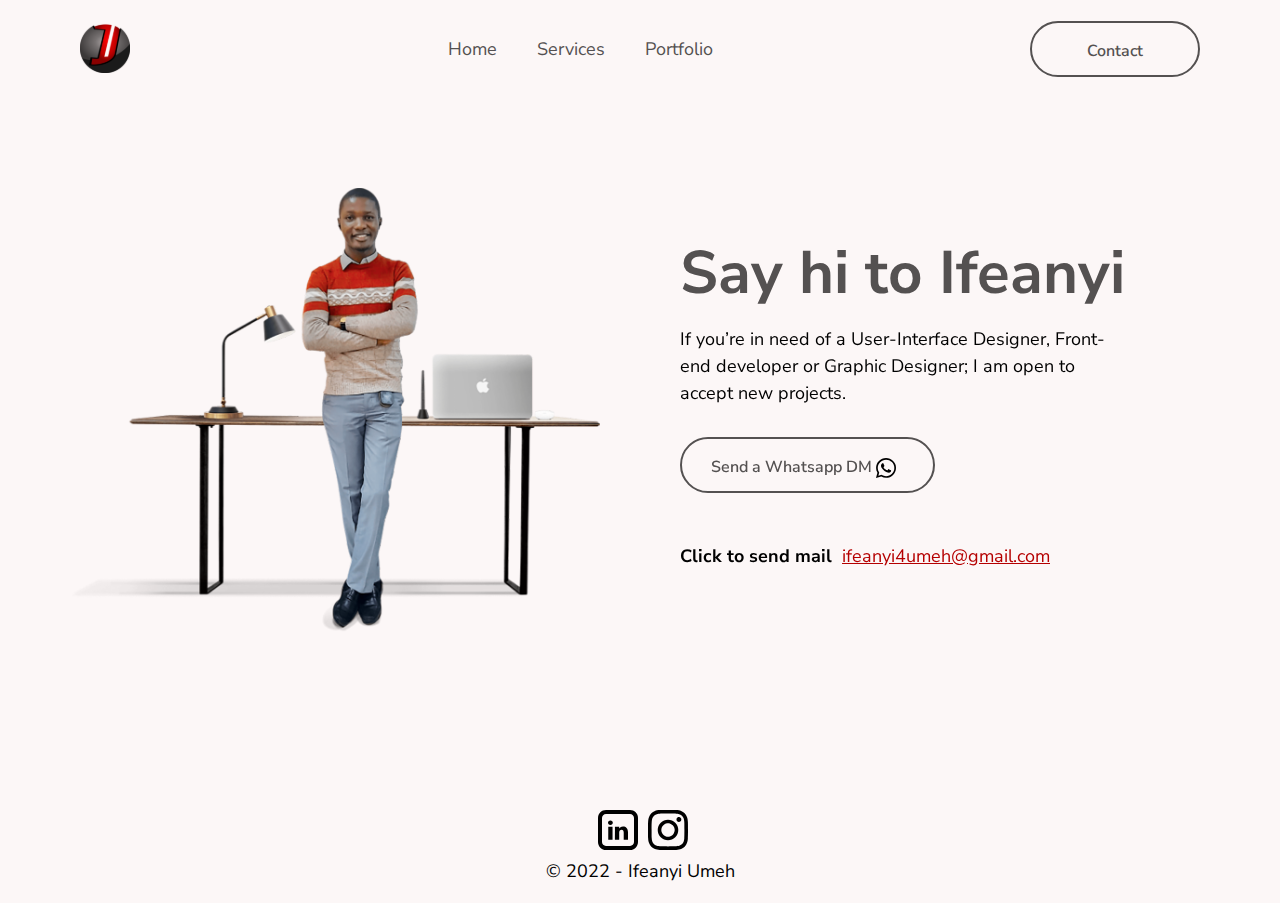
==== contact.html @ 71966540 "complete site and parcel bundler." ====
<!DOCTYPE html>
<html lang="en">
<head>
  <meta charset="UTF-8">
  <meta http-equiv="X-UA-Compatible" content="IE=edge">
  <meta name="viewport" content="width=device-width, initial-scale=1.0">
  <meta
      name="description"
      content="If you’re in need of a User-Interface Designer, Front-end Developer or Graphic Designer, I am open to accepting projects."
    />
    <meta
      property="og:title"
      content="Contact | Ifeanyi Umeh"
    />
    <meta
      property="og:description"
      content="If you’re in need of a User-Interface Designer, Front-end Developer or Graphic Designer, I am open to accepting projects."
    />
    <meta property="og:type" content="website" />
    <meta property="og:image" content="" />
    <meta property="og:url" content="" />
  <title>Contact | Ifeanyi Umeh</title>
  <link rel="icon" href="images/Favicon-sm.svg" />
    <link rel="apple-touch-icon" sizes="72x72" href="images/Favicon-md.svg" />
    <link rel="apple-touch-icon" sizes="144x144" href="images/Favicon-lg.svg" />
  <link rel="preconnect" href="https://fonts.googleapis.com">
<link rel="preconnect" href="https://fonts.gstatic.com" crossorigin>
<link href="https://fonts.googleapis.com/css2?family=Nunito+Sans:ital,wght@0,400;0,600;0,700;1,400&display=swap" rel="stylesheet">
<link rel="stylesheet" href="css/styles.css" />
<link rel="stylesheet" href="https://unpkg.com/aos@next/dist/aos.css" />
</head>
<body>
 
  <!-- Nav section -->
<nav class="navbar" data-aos="fade-down">
  <div class="container">
    <nav class="nav collapsible">
      <a class="nav__brand" href="/"><img src="images/joetech_png_logo_1.svg" alt="" srcset="images/joetech_png_logo_1.svg"/></a>
        <svg class="icon icon--toggler nav__toggler">
          <use xlink:href="images/sprite.svg#menu"></use>
        </svg>
      <ul class="list nav__list collapsible__content">
        <li class="nav__item"><a href="/index.html">Home</a></li>
        <li class="nav__item"><a href="/index.html#projects">Services</a></li>
        <li class="nav__item"><a href="/index.html#projects">Portfolio</a></li>
      </ul>
      <a href="/contact.html" class="btn btn--outline nav__button">Contact</a>
    </nav>
  </div>
</nav>


<!-- Hero section -->

<section class="hero--block__contact">
   <div class="container hero__contact">
  
    <div class="hero__image__contact" data-aos="fade-right">
      <div class="hero__image__container__contact">
        <img src="images/Me_table_resting@2x.png" class="hero__image1__contact" alt="" srcset="images/Me_table_resting@2x.png">
      </div>
    </div>

    <div class="hero__content__contact" data-aos="fade-left">
      <h1 class="hero__header__contact">Say hi to Ifeanyi</h1>
      <p class="hero__tag__contact">If you’re in need of a
        User-Interface Designer, Front-end developer or Graphic Designer; I am open to accept new projects.</p>
        <a href="https://wa.link/3pkpmh" target="_blank" class="btn btn--stretched hero__button__contact">Send a Whatsapp DM <svg class="icon">
          <use xlink:href="images/sprite.svg#Whatsapp"></use>
        </svg></a>
        <div class="email__contact">
          <p class="hero__tag__contact2"> Click to send mail</p>
          <a href="mailto:ifeanyi4umeh@gmail.com?subject=Enquiry" class="hero__tag__contact3">ifeanyi4umeh@gmail.com</a>
        </div>
</div>

   </div>
 </section>



<!-- Footer -->
<footer class="footer--block__contact">
  <div class="container__contact">

  <div class="footer__contact">
    <div class="footer__images__contact">

      <a href="https://www.linkedin.com/in/ifeanyi-umeh-0ba74497/" target="_blank">
        <svg class="icon footer__icon__contact">
          <use xlink:href="images/sprite.svg#Linkedin"></use>
        </svg>
      </a>

      <a href="https://www.instagram.com/ifeanyi_j_umeh/" target="_blank">
        <svg class="icon footer__icon__contact">
          <use xlink:href="images/sprite.svg#Instagram"></use>
        </svg>
      </a>

    </div>

    <p>© 2022 - Ifeanyi Umeh</p>
    
  </div>

  </div>
</footer>





  <script src="js/main.js"></script>
  <script src="https://unpkg.com/aos@next/dist/aos.js"></script>
  <script>
    AOS.init();
  </script>
</body>
</html>
---- css/styles.css ----
@import "./normalize.css";

:root {
  --color-primary: #545151;
  --color-primary-muted: #818181;
  --color-secondary: #b50001;
  --color-secondary-muted: #ff2b2c;
  --color-hover: #d2d2d2;
  --color-heading2: #ececec;
  --color-neutral: #fcf7f7;
  --border-radius: 30px;
}

*,
*::after,
*::before {
  box-sizing: border-box;
}

/* Typography */

::selection {
  background: var(--color-primary);
  color: var(--color-neutral);
}

html {
  font-size: 62.5%;
}

img {
  width: 100%;
}

body {
  font-family: Nunito Sans, Arial, Helvetica, sans-serif;
  font-size: 1.8rem;
  line-height: 1.5;
  background-color: var(--color-neutral);
}

h1,
h2,
h3 {
  color: var(--color-primary);
  margin-bottom: 1rem;
  line-height: 1.1;
  margin-top: 0;
}

h1 {
  font-size: 6rem;
  font-weight: 700;
}

h2 {
  font-size: 5rem;
  font-weight: 700;
}

h3 {
  font-size: 3rem;
  font-weight: 700;
  line-height: 1.3;
}

p {
  margin-top: 0;
}

@media screen and (max-width: 768px) {
  body {
    font-size: 1.8rem;
  }
  h1 {
    font-size: 6rem;
  }
  h2 {
    font-size: 5rem;
  }
  h3 {
    font-size: 2.4rem;
  }
}
@media screen and (max-width: 568px) {
  body {
    font-size: 1.8rem;
  }
  h1 {
    font-size: 6rem;
  }
  h2 {
    font-size: 5rem;
  }
  h3 {
    font-size: 3rem;
  }
}
@media screen and (max-width: 320px) {
  body {
    font-size: 1.6rem;
  }
  h1 {
    font-size: 4rem;
  }
  h2 {
    font-size: 4rem;
  }
  h3 {
    font-size: 2.4rem;
  }
}

/* Links */

a {
  text-decoration: none;
}

/* Lists */

.list {
  list-style: none;
  padding-left: 0;
}

.list--inline .list__item {
  display: inline-block;
  margin-right: 2rem;
}

/* Icons */

.icon {
  width: 20px;
  height: 20px;
}

.icon--small {
  width: 30px;
  height: 30px;
}

.icon--toggler {
  width: 35px;
  height: 35px;
}

.icon--big {
  width: 110px;
  height: auto;
}

.icon--primary {
  fill: var(--color-primary);
}

.icon--white {
  fill: var(--color-neutral);
}

.icon-container {
  background: #f3f9fa;
  width: 64px;
  height: 64px;
  border-radius: 100%;
  display: inline-flex;
  justify-content: center;
  align-items: center;
}

.icon-container--accent {
  background: var(--color-accent);
}

/* Buttons */

.btn {
  border-radius: 30px;
  border: 0;
  cursor: pointer;
  font-size: 1.6rem;
  font-weight: 600;
  margin: 0;
  outline: 0;
  padding: 1.6rem 3.2rem;
  text-align: center;
  white-space: nowrap;
  width: 170px;
  height: 56px;
}

.btn .icon {
  width: 2rem;
  height: 2rem;
  margin-right: 0;
  vertical-align: middle;
}

.btn--primary {
  background: var(--color-primary);
  color: var(--color-heading2);
  border: 2px solid var(--color-primary);
}

.btn--primary:hover {
  background: #383737;
  color: var(--color-heading2);
  font-weight: 700;
}

.btn--outline {
  background: var(--color-neutral);
  color: var(--color-primary);
  border: 2px solid var(--color-primary);
}

.btn--outline:hover {
  background: var(--color-neutral);
  color: var(--color-primary);
  border: 3px solid var(--color-primary);
  font-weight: 700;
}

.btn--stretched {
  background: var(--color-neutral);
  color: var(--color-primary);
  border: 2px solid var(--color-primary);
  padding: 1.6rem 3rem 1.6rem 2.1rem;
  width: 255px;
  height: 56px;
}

.btn--stretched:hover {
  background: var(--color-neutral);
  color: var(--color-primary);
  border: 2px solid var(--color-primary);
  padding: 1.6rem 3rem 1.6rem 2.1rem;
  border: 3px solid var(--color-primary);
  font-weight: 700;
  width: 255px;
  height: 56px;
}

@media screen and (max-width: 320px) {
  .btn--stretched {
    background: var(--color-neutral);
    color: var(--color-primary);
    border: 2px solid var(--color-primary);
    padding: 1.6rem 3rem 1.6rem 2.1rem;
    width: 220px;
    height: 56px;
  }

  .btn--stretched:hover {
    background: var(--color-neutral);
    color: var(--color-primary);
    border: 2px solid var(--color-primary);
    padding: 1.6rem 3rem 1.6rem 2.1rem;
    border: 3px solid var(--color-primary);
    font-weight: 700;
    width: 220px;
    height: 56px;
  }
}

/* Cards */

.card {
}

.card__image {
  width: 100%;
  margin-bottom: 10px;
}

.card__header {
  font-weight: 700;
  font-size: 24px;
  margin-bottom: 10px;
}

.card__body {
  font-size: 18px;
  margin-bottom: 30px;
}

@media screen and (min-width: 480px) and (max-width: 991px) {
  .card__image {
    margin-bottom: 10px;
  }

  .card__header {
    font-weight: 700;
    font-size: 20px;
    margin-bottom: 10px;
  }

  .card__body {
    font-size: 16px;
    margin-bottom: 30px;
  }
}

@media screen and (max-width: 600px) {
  .card {
    text-align: center;
  }

  .card__image {
    margin-bottom: 10px;
  }

  .card__header {
    font-weight: 700;
    font-size: 20px;
    margin-bottom: 10px;
  }

  .card__body {
    font-size: 16px;
    margin-bottom: 30px;
  }
}

/* Grids */

.grid {
  display: grid;
}

@media screen and (min-width: 768px) {
  .grid--1x2 {
    grid-template-columns: repeat(2, 1fr);
  }
}

@media screen and (min-width: 1024px) {
  .grid--1x3 {
    grid-template-columns: repeat(3, 1fr);
  }
}

/* Testimonials */

.testimonial {
  display: flex;
  flex-direction: column;
  align-items: center;
}

.testimonial__image {
  width: 108px;
  height: auto;
  text-align: center;
  margin-bottom: 30px;
}

.testimonial__body {
  font-size: 1.8rem;
  font-style: italic;
  width: 400px;
  height: auto;
  text-align: center;
}

.testimonial__author {
  font-size: 2rem;
  font-weight: 700;
}

.testimonial__company {
  font-size: 1.8rem;
  margin-bottom: 20px;
  font-weight: 700;
}

.testimonial__rating {
  width: 124px;
  height: 23px;
}

@media screen and (min-width: 768px) {
}

/* Collapsibles */

.collapsible__header {
  display: flex;
  justify-content: space-between;
}

.collapsible__heading {
  margin-top: 0;
  font-size: 3rem;
}

.collapsible__chevron {
  transform: rotate(-90deg);
  transition: transform 0.3s;
}

.collapsible__content {
  max-height: 0;
  overflow: hidden;
  opacity: 0;
  transition: all 0.3s;
}

.collapsible--expanded .collapsible__chevron {
  transform: rotate(0);
}

.collapsible--expanded .collapsible__content {
  max-height: 100%;
  opacity: 1;
}

/* Blocks */

.container {
  max-width: 1140px;
  margin: 0 auto;
}

/* Navigation Bar */

.navbar {
  margin-top: 0;
}

.nav {
  background: var(--color-neutral);
  display: flex;
  justify-content: space-between;
  flex-wrap: wrap;
  padding: 1rem;
  align-items: center;
}

.nav__list {
  width: 100%;
  margin: 0;
}

.nav__item {
  padding: 1.5rem 2rem;
  border-bottom: 1px solid rgb(214, 214, 214);
}

.nav__item:last-of-type {
  border-bottom: none;
}

.nav__item > a {
  font-size: 1.8rem;
  color: var(--color-primary);
  transition: all 0.3s;
}

.nav__item > a:hover {
  font-size: 1.8rem;
  color: black;
  font-weight: 600;
}

.nav__toggler {
  cursor: pointer;
  border: 1.8px solid var(--color-neutral);
  border-radius: 5px;
  padding: 2px;
  opacity: 0.5;
  transition: all 0.3s;
}

.nav.collapsible--expanded .nav__toggler {
  opacity: 1;
  border: 2px solid var(--color-primary-muted);
  border-radius: 5px;
  box-shadow: 0 0 3px var(--color-primary-muted);
}

.nav__brand {
  width: 50px;
  filter: grayscale(0%);
  transition: all 0.5s;
  transform: translateY(3px);
}
.nav__brand:hover {
  filter: grayscale(100%);
}

@media screen and (min-width: 768px) {
  .navbar {
    margin-top: 1rem;
  }


  .nav__toggler {
    display: none;
  }

  .nav__list {
    width: auto;
    display: flex;
    font-size: 1.6rem;
    max-height: 100%;
    opacity: 1;
  }
  .nav__item {
    border: 0;
  }
}

@media screen and (max-width: 768px) {
  .nav__button {
    display: none;
  }
}

/* Hero */
.hero--block {
  --padding-vertical: 10rem;
  padding: var(--padding-vertical) 2rem;
}

.hero {
  display: grid;
  grid-template-columns: 1fr 1.5fr;
}

.hero__header {
  margin-bottom: 2rem;
}

.hero__content {
  display: flex;
  flex-direction: column;
  justify-content: center;
}

.hero__tag {
  margin-bottom: 3rem;
  font-size: 1.8rem;
  max-width: 450px;
}

.hero__image {
  filter: grayscale(0%);
  transition: all 1s;
}

/* .hero__image:hover {
  filter: grayscale(100%);
} */

.hero__image1 {
  filter: grayscale(0%);
  transition: all 0.5s;
}

.hero__image1:hover {
  filter: grayscale(1000%);
}

.hero__buttons {
  display: flex;
}

.hero__button1 {
  margin-right: 15px;
  background-color: var(--color-primary);
  color: var(--color-neutral);
  border: 2px solid var(--color-primary);
  transition: all 0.3s;
}

.hero__button1:hover {
  margin-right: 15px;
  background-color: rgb(56, 56, 56);
  color: var(--color-neutral);
  font-weight: 500;
  border: 2px solid var(--color-primary);
  font-weight: 600;
}

@media screen and (min-width: 768px) {
  .hero__button2 {
    display: none;
  }
}

@media screen and (max-width: 900px) {
  .hero {
    display: grid;
    grid-template-columns: 1fr 1fr;
  }
}

@media screen and (max-width: 768px) {
  .hero {
    display: grid;
    grid-template-columns: 1fr;
    align-items: center;
  }
  .hero__content {
    display: flex;
    flex-direction: column;
    align-items: center;
    text-align: center;
  }

  .hero__image {
    margin-top: 50px;
  }

  .hero--block {
    --padding-vertical: 7rem;
    padding: var(--padding-vertical);
  }
}

/* Services */

.services--block {
  --padding-vertical: 10rem;
  padding: var(--padding-vertical) 2rem;
  /* background-color: #f1f1f1;
  clip-path: polygon(0% 0%, 100% 5%, 100% 100%, 0% 95%); */
}

.services {
  display: grid;
  grid-template-columns: 1fr 1fr 1fr;
  grid-gap: 50px;
}

.services__icon {
}

.services__heading {
  text-align: center;
  margin-bottom: 50px;
}

.services__body {
  max-width: 340px;
}

.services--card {
  display: flex;
  flex-direction: column;
}

.graphix-link {
  text-decoration: underline;
  color: var(--color-secondary);
}

@media screen and (max-width: 900px) {
  .services--block {
    --padding-vertical: 2rem;
    padding: var(--padding-vertical);
  }

  .services__heading {
    text-align: center;
    margin-bottom: 4rem;
  }

  .services__heading {
    text-align: center;
    margin-bottom: 20px;
  }
}

@media screen and (max-width: 768px) {
  .services {
    display: grid;
    grid-template-columns: 1fr;
    grid-gap: 50px;
    text-align: center;
  }
  .services--card {
    display: flex;
    flex-direction: column;
    align-items: center;
  }

  .services--block {
    --padding-vertical: 7rem;
    padding: var(--padding-vertical) 2rem;
  }

  .services__heading {
    text-align: center;
    margin-bottom: 20px;
  }
}

/* Clients */
.clients--block {
  --padding-vertical: 10rem;
  padding: var(--padding-vertical) 2rem;
}

.clients__heading {
  text-align: center;
  margin-bottom: 50px;
}

.clients__tag {
  font-weight: 700;
  color: var(--color-primary);
}

.clients__company {
  display: grid;
  grid-template-columns: 95px 80px 115px 170px 90px 140px 95px 70px;
  grid-gap: 20px;
  justify-content: center;
  align-items: center;
  border-top: 2px solid var(--color-primary-muted);
  border-bottom: 2px solid var(--color-primary-muted);
  padding: 70px 0;
}

.client1,
.client2,
.client3,
.client4,
.client5,
.client6,
.client7,
.client8 {
  filter: grayscale(100%);
  transition: all 0.4s;
}

.client1:hover,
.client2:hover,
.client3:hover,
.client4:hover,
.client5:hover,
.client6:hover,
.client7:hover,
.client8:hover {
  filter: grayscale(0%);
}

.client7 {
  max-width: 95px;
}

.client8 {
  max-width: 67px;
}

.clients__company {
  display: grid;
  grid-template-columns: 95px 80px 115px 170px 90px 140px 95px 70px;
  grid-gap: 20px;
  justify-content: center;
  align-items: center;
  border-top: 2px solid var(--color-primary-muted);
  border-bottom: 2px solid var(--color-primary-muted);
  padding: 70px 0;
}

@media screen and (max-width: 992px) {
  .clients__company {
    display: grid;
    grid-template-columns: 95px 80px 115px 170px 90px;
    grid-template-rows: 85px 67px;
    grid-gap: 70px 50px;

    justify-content: center;
    align-items: center;
    border-top: 2px solid var(--color-primary-muted);
    border-bottom: 2px solid var(--color-primary-muted);
    padding: 70px 0;
  }

  /* .client6{
      grid-area: 2 / 1 / 3 / 3 ;
      max-width: 136px;
      justify-self: center;
    }

    .client7{
      grid-area: 2 / 3 / 3 / 4 ;
      max-width: 95px;
      justify-self: center;
    }

    .client8{
      grid-area: 2 / 4 / 3 / 6 ;
      max-width: 67px;
      justify-self: center;
    }
     */
}

@media screen and (max-width: 800px) {
  .clients__company {
    display: grid;
    grid-template-columns: 95px 80px 115px 170px 90px;
    grid-template-rows: 85px 67px;
    grid-gap: 70px 20px;

    justify-content: center;
    align-items: center;
    border-top: 2px solid var(--color-primary-muted);
    border-bottom: 2px solid var(--color-primary-muted);
    padding: 70px 0;
  }
}

@media screen and (max-width: 768px) {
  .clients--block {
    --padding-vertical: 7rem;
    padding: var(--padding-vertical) 2rem;
  }

  .clients__company {
    display: grid;
    grid-template-columns: 150px 100px 100px;
    grid-template-rows: 1fr 1fr 1fr;
    grid-gap: 50px 50px;

    justify-content: center;
    align-items: center;
    border-top: 2px solid var(--color-primary-muted);
    border-bottom: 2px solid var(--color-primary-muted);
    padding: 70px 0;
  }

  .client1 {
    max-width: 95px;
  }
  .client2 {
    max-width: 81px;
  }
  .client4 {
    max-width: 169px;
  }
  .client5 {
    max-width: 93px;
  }
}

/* Projects */
.projects--block {
  --padding-vertical: 10rem;
  padding: var(--padding-vertical) 2rem;
}

.projects__heading {
  text-align: center;
  margin-bottom: 50px;
}

.projects {
  display: grid;
  grid-template-columns: 1fr 1fr;
  grid-template-rows: repeat(4, auto);
  grid-gap: 60px;
  padding: 0 40px;
}

@media screen and (max-width: 600px) {
  .projects {
    display: grid;
    grid-template-columns: 1fr;
    grid-template-rows: repeat(8, auto);
    grid-gap: 60px;
    padding: 0 40px;
  }
}

/* Reviews */

.reviews--block {
  --padding-vertical: 10rem;
  padding: var(--padding-vertical) 2rem;
  /* background-color: #f1f1f1;
  clip-path: polygon(0% 0%, 100% 5%, 100% 100%, 0% 95%); */
}

.reviews__heading {
  text-align: center;
  margin-bottom: 50px;
}

.reviews {
  display: grid;
  grid-template-columns: 1fr 1fr;
  grid-template-rows: repeat(2, auto);
  grid-gap: 100px;
}

.review__raymond {
  grid-area: 2 / 1 / 3 / 3;
}

@media screen and (max-width: 768px) {
  .reviews {
    display: grid;
    grid-template-columns: 1fr;
    grid-template-rows: repeat(3, auto);
    grid-gap: 100px;
  }

  .review__raymond {
    grid-area: 3 / 1 / 4 / 2;
  }
}

/* footer */

.footer--block {
  --padding-vertical: 10rem;
  padding: var(--padding-vertical) 2rem 2rem;
}

.footer {
  display: flex;
  flex-direction: column;
  align-items: center;
}

.footer__images {
  display: flex;
  justify-content: center;
  margin-bottom: 20px;
}

.footer__icon {
  width: 40px;
  height: 40px;
  margin-left: 10px;
}

.footer__brand {
  width: 40px;
  height: 40px;
  filter: grayscale(0%);
  transition: all 0.5s;
}

.footer__brand:hover {
  filter: grayscale(100%);
}

/* CONTACT PAGE */
.hero--block__contact {
  --padding-vertical: 100px;
  padding: var(--padding-vertical) 20px;
}

.hero__contact {
  display: grid;
  grid-template-columns: 1fr 1fr;
  grid-gap: 0px 80px;
}

.hero__header__contact {
  margin-bottom: 2rem;
}

.hero__content__contact {
  display: flex;
  flex-direction: column;
  justify-content: center;
}

.hero__tag__contact {
  margin-bottom: 3rem;
  font-size: 1.8rem;
  max-width: 450px;
}

.hero__image__contact {
  filter: grayscale(0%);
  transition: all 1s;
}

.hero__button__contact {
  margin-bottom: 5rem;
}

.hero__tag__contact2 {
  font-weight: 700;
  margin-right: 10px;
}
.hero__tag__contact3 {
  text-decoration: underline;
  color: var(--color-secondary);
}

.email__contact {
  display: flex;
}

@media screen and (max-width: 850px) {
  .hero__contact {
    display: grid;
    grid-template-columns: 1fr;
    grid-gap: 70px;
    align-items: center;
  }

  .hero__content__contact {
    display: flex;
    flex-direction: column;
    align-items: center;
    text-align: center;
  }
}
@media screen and (max-width: 800px) {
  .hero__tag__contact {
    margin-bottom: 3rem;
    font-size: 1.8rem;
    max-width: 450px;
    padding: 20px;
  }

  .hero--block__contact {
    --padding-vertical: 50px;
    padding: var(--padding-vertical) 2rem;
  }
}

/* Footer */

.footer--block__contact {
  padding: 70px 0 0 0;
}

.footer__contact {
  display: flex;
  flex-direction: column;
  align-items: center;
}

.footer__icon__contact {
  width: 40px;
  height: 40px;
  margin-left: 5px;
}

/* CIRCLE PROJECT PAGE */

.projects--block__circle {
  --padding-vertical: 10rem;
  padding: var(--padding-vertical) 2rem;
}

.project__titles {
  display: flex;
  justify-content: space-between;
  margin-bottom: 30px;
}

.project__software-link {
  display: flex;
}

.project__software {
  margin-right: 20px;
}

.project__title {
  text-decoration: underline;
  color: var(--color-secondary);
}

.projects--block__other {
  --padding-vertical: 10rem;
  padding: var(--padding-vertical) 2rem 0px 2rem;
}

@media screen and (max-width: 800px) {
  .projects--block__circle {
    --padding-vertical: 5rem;
    padding: var(--padding-vertical) 2rem;
  }

  .projects--block__other {
    --padding-vertical: 5rem;
    padding: var(--padding-vertical) 2rem 0px 2rem;
  }
}

@media screen and (max-width: 600px) {
  .project__titles {
    display: flex;
    flex-direction: column;
    justify-content: space-between;
    margin-bottom: 30px;
    align-items: center;
  }
}

/* Circle and money projects */
.circle-st {
  display: none;
  order: 8;
}

.money-ap {
  display: none;
  order: 7;
}

.landing-pg {
  order: 6;
}

.design-po {
  order: 5;
}

.nubank {
  order: 4;
}

.cs-art {
  order: 3;
}

.addie-sk {
  order: 2;
}

.cs-fd {
  order: 1;
}

/* Landing and Portfolio projects */
.circle-st1 {
  order: 8;
}

.money-ap1 {
  order: 7;
}

.landing-pg1 {
  order: 6;
  display: none;
}

.design-po1 {
  order: 5;
  display: none;
}

.nubank1 {
  order: 4;
}

.cs-art1 {
  order: 3;
}

.addie-sk1 {
  order: 2;
}

.cs-fd1 {
  order: 1;
}

/* Nubank and CS Art */
.circle-st2 {
  order: 8;
}

.money-ap2 {
  order: 7;
}

.landing-pg2 {
  order: 6;
}

.design-po2 {
  order: 5;
}

.nubank2 {
  order: 4;
  display: none;
}

.cs-art2 {
  order: 3;
  display: none;
}

.addie-sk2 {
  order: 2;
}

.cs-fd2 {
  order: 1;
}

/* Addie skincare and CS foundation */
.circle-st3 {
  order: 8;
}

.money-ap3 {
  order: 7;
}

.landing-pg3 {
  order: 6;
}

.design-po3 {
  order: 5;
}

.nubank3 {
  order: 4;
}

.cs-art3 {
  order: 3;
}

.addie-sk3 {
  order: 2;
  display: none;
}

.cs-fd3 {
  order: 1;
  display: none;
}
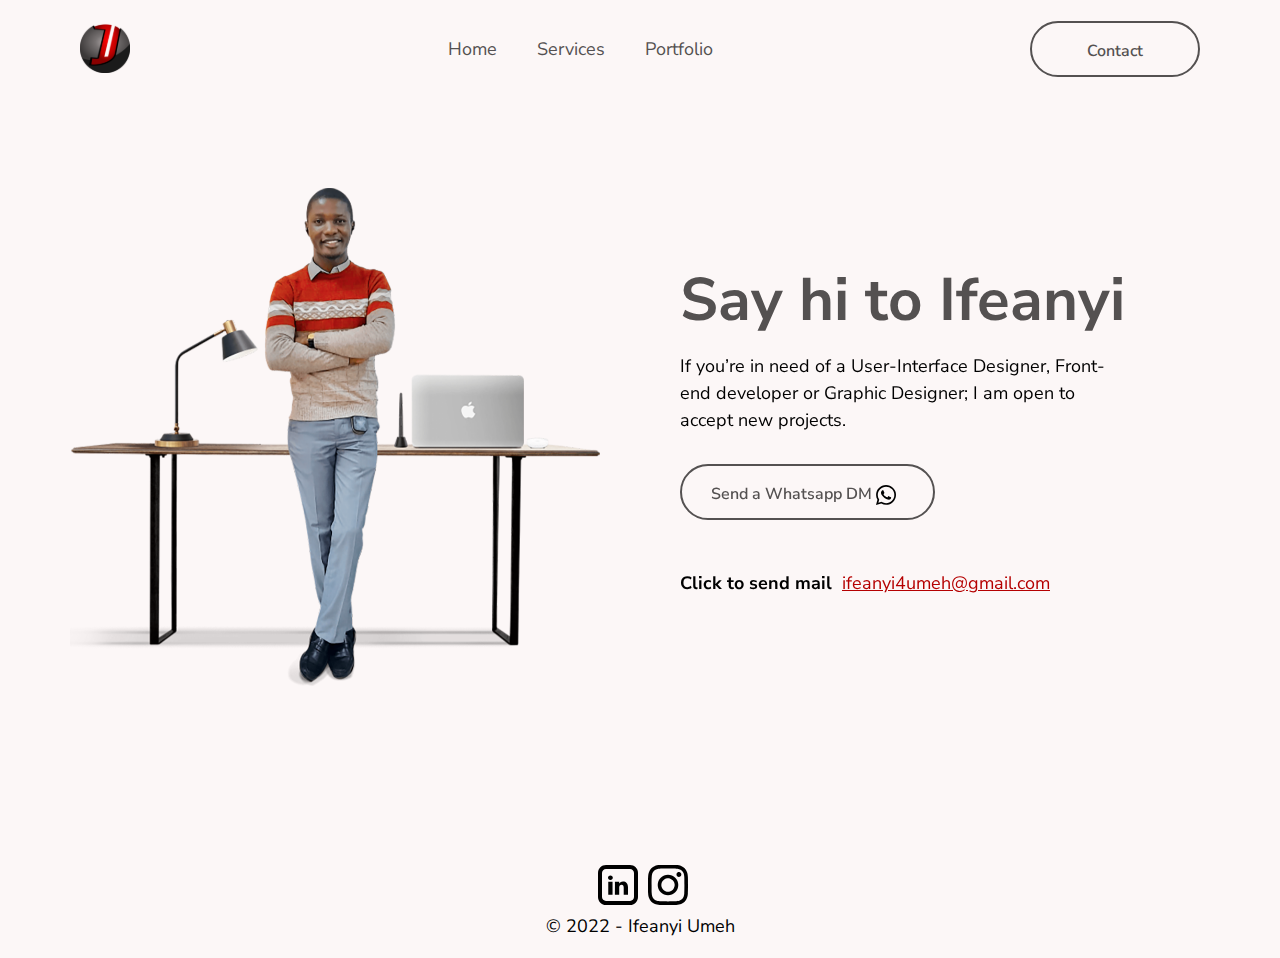
==== commit d2bcf1f0: "added hero image@3x." ====
--- a/contact.html
+++ b/contact.html
@@ -17,8 +17,8 @@
       content="If you’re in need of a User-Interface Designer, Front-end Developer or Graphic Designer, I am open to accepting projects."
     />
     <meta property="og:type" content="website" />
-    <meta property="og:image" content="" />
-    <meta property="og:url" content="" />
+    <meta property="og:image" content="https://ifeanyiumeh.com/images/Profile_pix.png" />
+    <meta property="og:url" content="https://ifeanyiumeh.com" />
   <title>Contact | Ifeanyi Umeh</title>
   <link rel="icon" href="images/Favicon-sm.svg" />
     <link rel="apple-touch-icon" sizes="72x72" href="images/Favicon-md.svg" />
@@ -57,7 +57,7 @@
   
     <div class="hero__image__contact" data-aos="fade-right">
       <div class="hero__image__container__contact">
-        <img src="images/Me_table_resting@2x.png" class="hero__image1__contact" alt="" srcset="images/Me_table_resting@2x.png">
+        <img src="images/Me_table_resting@3x.png" class="hero__image1__contact" alt="" srcset="images/Me_table_resting@3x.png">
       </div>
     </div>
 
--- a/css/styles.css
+++ b/css/styles.css
@@ -372,7 +372,7 @@
 .testimonial__company {
   font-size: 1.8rem;
   margin-bottom: 20px;
-  font-weight: 700;
+  font-weight: 400;
 }
 
 .testimonial__rating {
@@ -380,7 +380,45 @@
   height: 23px;
 }
 
-@media screen and (min-width: 768px) {
+@media screen and (max-width: 479px) {
+  .testimonial__body {
+    font-size: 1.6rem;
+    font-style: italic;
+    width: 229px;
+    height: auto;
+    text-align: center;
+  }
+
+  .testimonial__author {
+    font-size: 1.6rem;
+    font-weight: 700;
+  }
+
+  .testimonial__company {
+    font-size: 1.6rem;
+    margin-bottom: 20px;
+    font-weight: 400;
+  }
+}
+@media screen and (max-width: 240px) {
+  .testimonial__body {
+    font-size: 1.6rem;
+    font-style: italic;
+    width: 229px;
+    height: auto;
+    text-align: center;
+  }
+
+  .testimonial__author {
+    font-size: 1.6rem;
+    font-weight: 400;
+  }
+
+  .testimonial__company {
+    font-size: 1.6rem;
+    margin-bottom: 20px;
+    font-weight: 400;
+  }
 }
 
 /* Collapsibles */
@@ -495,7 +533,6 @@
     margin-top: 1rem;
   }
 
-
   .nav__toggler {
     display: none;
   }
@@ -518,6 +555,15 @@
   }
 }
 
+@media screen and (max-width: 500px) {
+  .nav__brand {
+    width: 35px;
+    filter: grayscale(0%);
+    transition: all 0.5s;
+    transform: translateY(3px);
+  }
+}
+
 /* Hero */
 .hero--block {
   --padding-vertical: 10rem;
@@ -527,10 +573,12 @@
 .hero {
   display: grid;
   grid-template-columns: 1fr 1.5fr;
+  grid-gap: 30px 50px;
 }
 
 .hero__header {
   margin-bottom: 2rem;
+  font-size: 60px;
 }
 
 .hero__content {
@@ -545,14 +593,9 @@
   max-width: 450px;
 }
 
-.hero__image {
-  filter: grayscale(0%);
-  transition: all 1s;
-}
-
-/* .hero__image:hover {
-  filter: grayscale(100%);
-} */
+.hero__image__container {
+  width: 100%;
+}
 
 .hero__image1 {
   filter: grayscale(0%);
@@ -560,7 +603,7 @@
 }
 
 .hero__image1:hover {
-  filter: grayscale(1000%);
+  filter: grayscale(100%);
 }
 
 .hero__buttons {
@@ -617,6 +660,54 @@
   .hero--block {
     --padding-vertical: 7rem;
     padding: var(--padding-vertical);
+  }
+}
+
+@media screen and (max-width: 479px) {
+  .hero--block {
+    --padding-vertical: 7rem;
+    padding: var(--padding-vertical) 0 00;
+  }
+
+  .hero__tag {
+    margin-bottom: 3rem;
+    font-size: 1.8rem;
+    width: 250px;
+  }
+
+  .hero__buttons {
+    display: flex;
+    flex-direction: column;
+  }
+
+  .hero__button1 {
+    margin-bottom: 10px;
+  }
+
+  .hero__image__container {
+    width: 100%;
+    margin: 0 auto;
+  }
+
+  .hero__image1 {
+    width: 100%;
+    padding: 0 5px;
+  }
+
+  .hero__button1 {
+    margin-right: 0px;
+  }
+
+  .hero__content {
+    padding: 0 5px;
+  }
+}
+
+@media screen and (max-width: 283px) {
+  .hero__tag {
+    margin-bottom: 3rem;
+    font-size: 1.8rem;
+    max-width: 200px;
   }
 }
 
@@ -849,6 +940,20 @@
   }
 }
 
+@media screen and (max-width: 497px) {
+  .clients__company {
+    display: grid;
+    grid-template-columns: 1fr 1fr 1fr;
+    grid-template-rows: auto auto;
+    grid-gap: 16px 20px;
+
+    justify-content: center;
+    align-items: center;
+    border-top: 2px solid var(--color-primary-muted);
+    border-bottom: 2px solid var(--color-primary-muted);
+  }
+}
+
 /* Projects */
 .projects--block {
   --padding-vertical: 10rem;
@@ -965,7 +1070,7 @@
 }
 
 .hero__header__contact {
-  margin-bottom: 2rem;
+  margin-bottom: 20px;
 }
 
 .hero__content__contact {
@@ -982,7 +1087,10 @@
 
 .hero__image__contact {
   filter: grayscale(0%);
-  transition: all 1s;
+  transition: all 0.5s;
+}
+.hero__image__contact:hover {
+  filter: grayscale(100%);
 }
 
 .hero__button__contact {
@@ -1028,6 +1136,13 @@
   .hero--block__contact {
     --padding-vertical: 50px;
     padding: var(--padding-vertical) 2rem;
+  }
+}
+
+@media screen and (max-width: 479px) {
+  .email__contact {
+    display: flex;
+    flex-direction: column;
   }
 }
 
@@ -1102,6 +1217,18 @@
   }
 }
 
+@media screen and (max-width: 392px) {
+  .project__software-link {
+    display: flex;
+    flex-direction: column;
+    align-items: center;
+  }
+
+  .project__software {
+    margin-right: 0px;
+  }
+}
+
 /* Circle and money projects */
 .circle-st {
   display: none;
